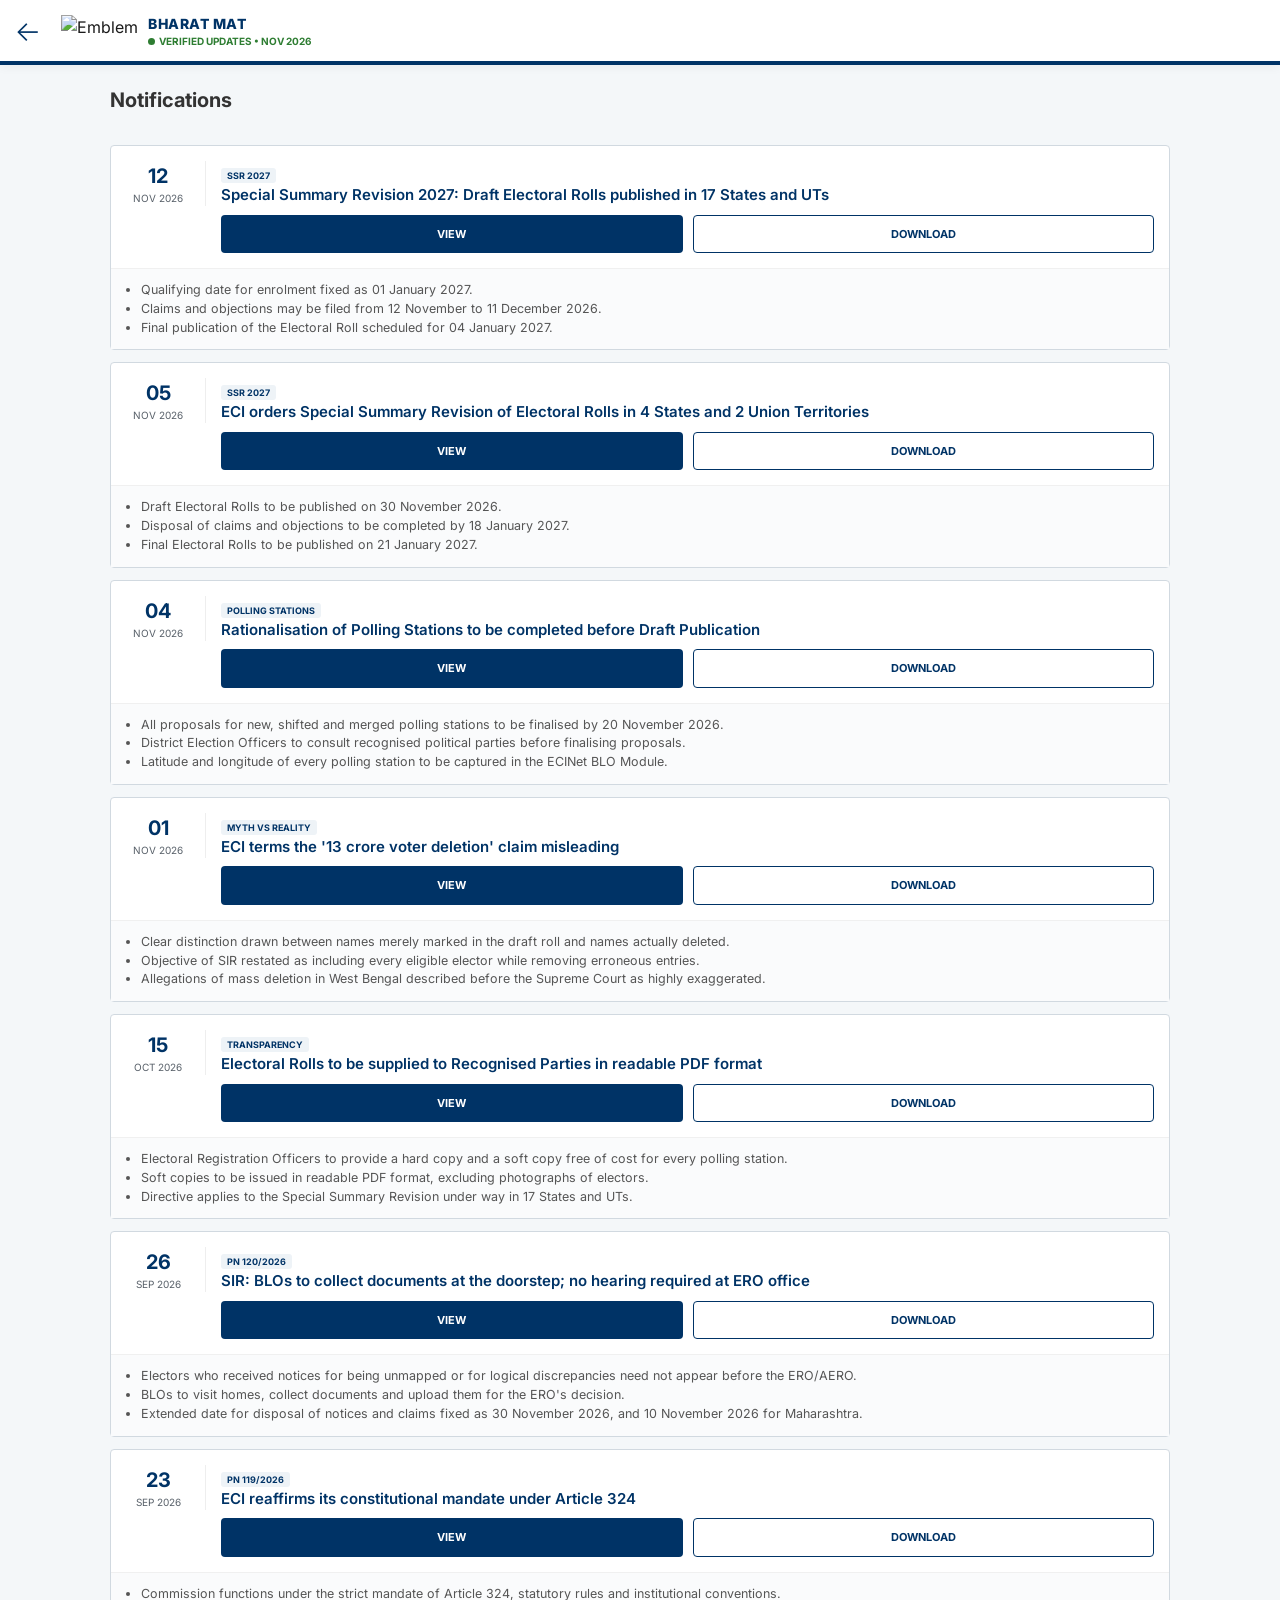
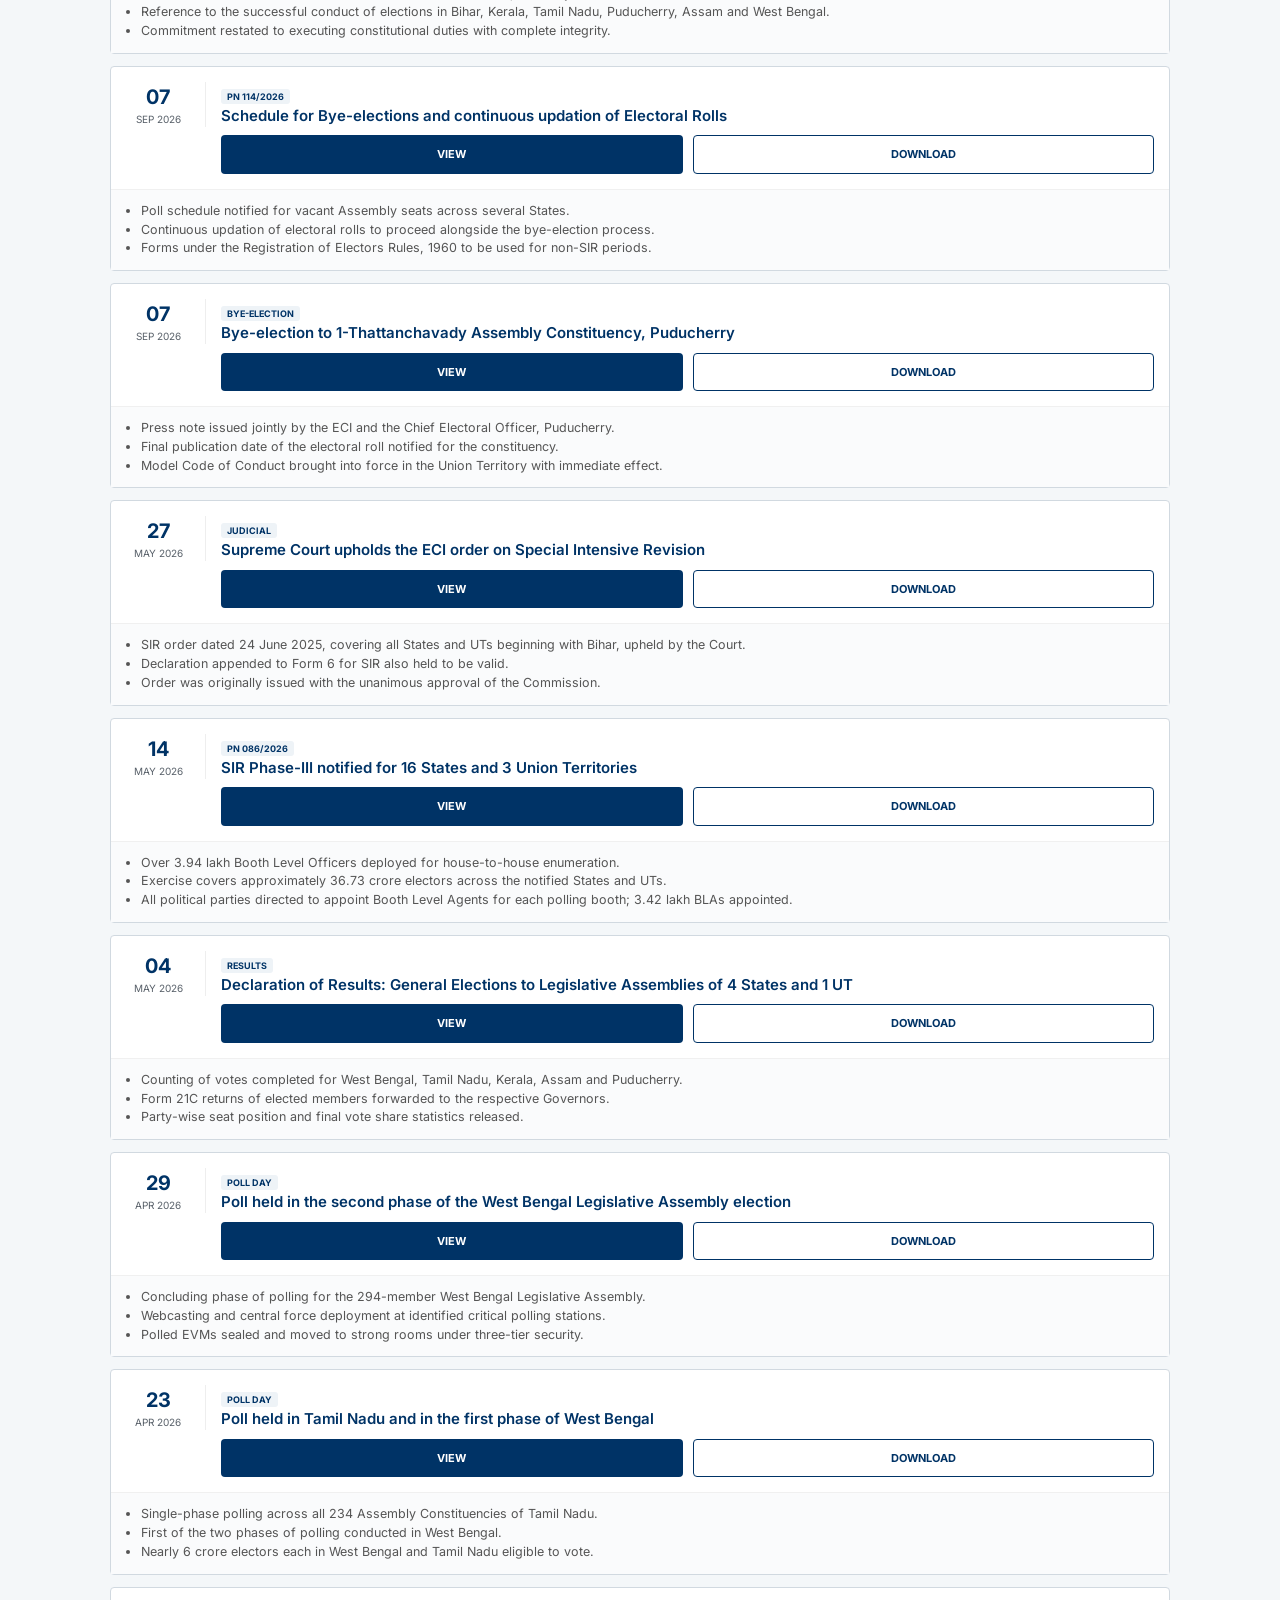
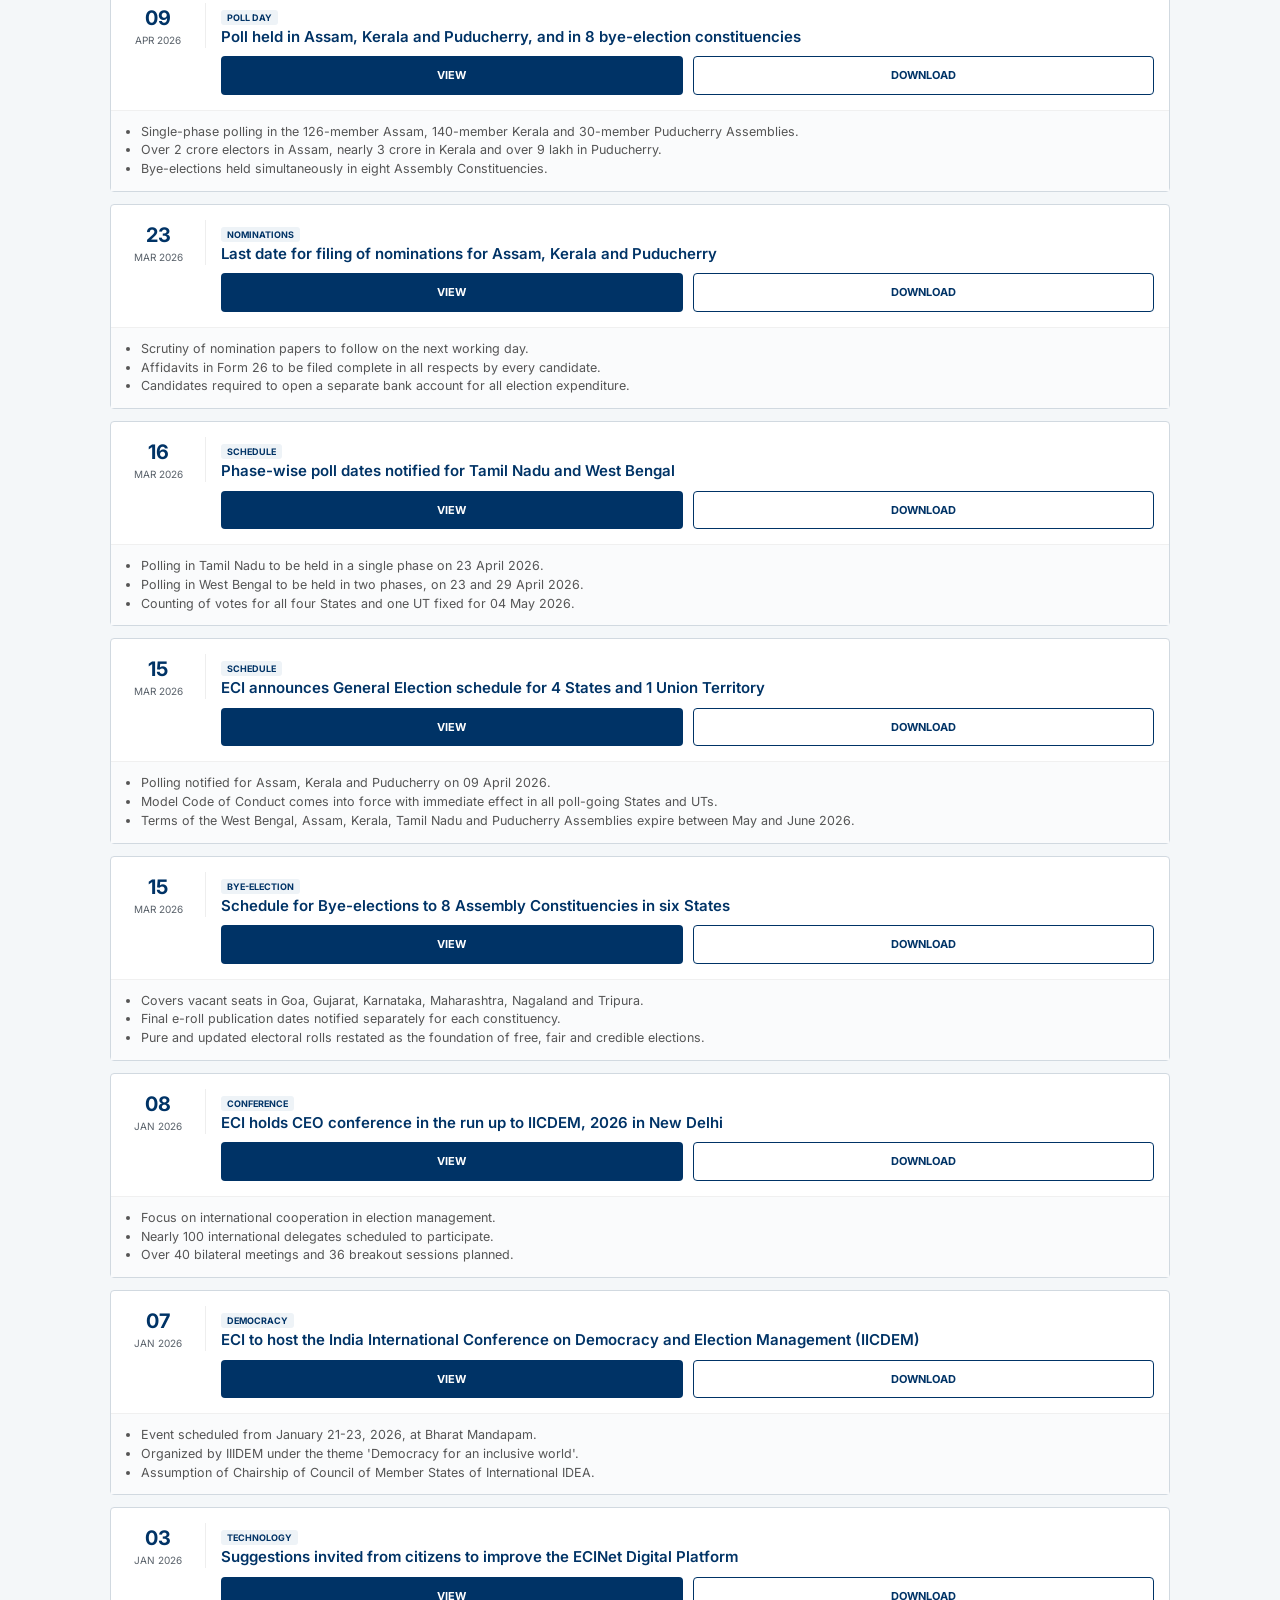
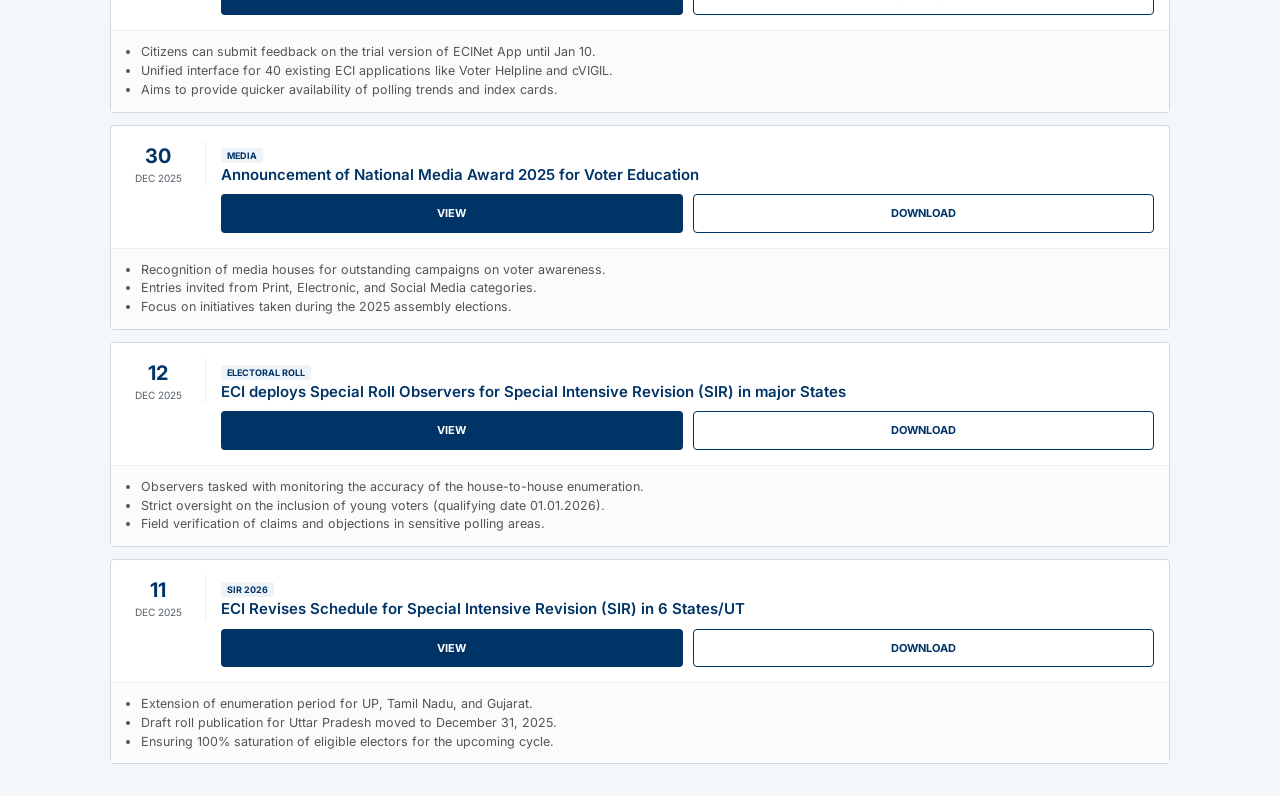
==== frontend/noti.html @ d38858ea "Update circulars, verified news and fact-check content - noti.html: refresh notifications feed with " ====
<!DOCTYPE html>
<html lang="en">
<head>
    <meta charset="UTF-8">
    <meta name="viewport" content="width=device-width, initial-scale=1.0, maximum-scale=1.0, user-scalable=no, viewport-fit=cover">
    <title>Notifications | Election Commission of India</title>
    <link href="https://fonts.googleapis.com/css2?family=Inter:wght@400;500;600;700&display=swap" rel="stylesheet">
    <style>
        :root {
            --gov-blue: #003366;
            --gov-blue-light: #0056b3;
            --live-green: #2e7d32;
            --bg-gray: #f4f7f9;
            --border-color: #d1d9e0;
            --text-dark: #1a1a1a;
            --text-muted: #586069;
            --safe-top: env(safe-area-inset-top);
            --nav-height: calc(65px + var(--safe-top));
        }

        * { 
            box-sizing: border-box; 
            margin: 0; padding: 0; 
            -webkit-user-select: none;
            user-select: none;
            -webkit-tap-highlight-color: transparent;
        }
        
        body { 
            font-family: 'Inter', -apple-system, sans-serif; 
            background: var(--bg-gray); 
            color: var(--text-dark);
            line-height: 1.5;
            padding-top: var(--nav-height);
            overscroll-behavior: none;
        }

        /* --- Immersive Official Nav --- */
        .official-nav {
            position: fixed; top: 0; width: 100%; height: var(--nav-height);
            background: #fff; border-bottom: 4px solid var(--gov-blue);
            z-index: 3000; 
            display: flex; 
            align-items: flex-end; 
            padding: 0 15px 12px 15px;
            box-shadow: 0 2px 10px rgba(0,0,0,0.05);
        }
        
        .nav-content {
            display: flex;
            align-items: center;
            width: 100%;
            gap: 15px;
        }

        /* --- Chatbot Widget Styles --- */
#bnn-chat-wrapper {
    position: fixed;
    bottom: 25px;
    right: 25px;
    z-index: 5000;
    font-family: 'Inter', sans-serif;
}

/* The Floating Button */
#chat-trigger {
    width: 60px;
    height: 60px;
    background: #002D58; /* Matches your Gov-Blue */
    border-radius: 50%;
    display: flex;
    align-items: center;
    justify-content: center;
    cursor: pointer;
    box-shadow: 0 4px 15px rgba(0,0,0,0.2);
    transition: transform 0.3s ease;
}

#chat-trigger:hover { transform: scale(1.1); }

/* The Chat Window */
#chat-window {
    position: absolute;
    bottom: 80px;
    right: 0;
    width: 320px;
    height: 450px;
    background: #fff;
    border-radius: 12px;
    border: 1px solid rgba(0,0,0,0.1);
    box-shadow: 0 10px 25px rgba(0,0,0,0.15);
    display: none; /* Hidden by default */
    flex-direction: column;
    overflow: hidden;
    animation: slideIn 0.3s ease-out;
}

@keyframes slideIn {
    from { opacity: 0; transform: translateY(20px); }
    to { opacity: 1; transform: translateY(0); }
}

/* Chat Header */
.chat-header {
    background: #002D58;
    color: white;
    padding: 15px;
    display: flex;
    justify-content: space-between;
    align-items: center;
}
.chat-header h4 { font-size: 13px; font-weight: 700; text-transform: uppercase; margin: 0; }

/* Chat Body */
#chat-messages {
    flex: 1;
    padding: 15px;
    overflow-y: auto;
    background: #f8f9fa;
    display: flex;
    flex-direction: column;
    gap: 10px;
}

.msg {
    max-width: 80%;
    padding: 10px 12px;
    border-radius: 8px;
    font-size: 13px;
    line-height: 1.4;
}
.msg.bot { background: #e9ecef; color: #333; align-self: flex-start; border-bottom-left-radius: 2px; }
.msg.user { background: #002D58; color: white; align-self: flex-end; border-bottom-right-radius: 2px; }

/* Chat Input */
.chat-input-area {
    padding: 12px;
    border-top: 1px solid #eee;
    display: flex;
    gap: 8px;
}
.chat-input-area input {
    flex: 1;
    border: 1px solid #ddd;
    border-radius: 4px;
    padding: 8px;
    font-size: 13px;
    outline: none;
}

        /* Consistent Back Button */
        .back-btn {
            text-decoration: none;
            color: var(--gov-blue);
            font-size: 28px;
            font-weight: 300;
            display: flex;
            align-items: center;
            padding-right: 5px;
            cursor: pointer;
            line-height: 1;
        }
        .back-btn:active { opacity: 0.5; }

        .nav-brand { display: flex; align-items: center; gap: 10px; }
        .nav-emblem { height: 32px; }
        .nav-title h1 { font-size: 14px; color: var(--gov-blue); font-weight: 800; text-transform: uppercase; letter-spacing: 0.5px; }
        .nav-title p { font-size: 10px; color: var(--live-green); font-weight: 700; display: flex; align-items: center; gap: 4px; }
        .nav-title p::before { content: ""; width: 7px; height: 7px; background: var(--live-green); border-radius: 50%; display: inline-block; animation: pulse 1.5s infinite; }

        @keyframes pulse { 0% { opacity: 1; } 50% { opacity: 0.4; } 100% { opacity: 1; } }

        /* --- Content Layout --- */
        .container { 
            max-width: 1100px; 
            margin: 0 auto; 
            padding: 20px; 
            padding-bottom: calc(20px + env(safe-area-inset-bottom));
        }

        .page-title-section {
            margin-bottom: 20px;
            padding-bottom: 10px;
        }
        .page-title-section h2 { font-size: 20px; color: #333; font-weight: 700; }

        .notice-card { 
            background: #fff; 
            border: 1px solid var(--border-color); 
            margin-bottom: 12px; 
            display: flex;
            flex-direction: column;
            border-radius: 4px;
        }

        .card-main {
            display: flex;
            padding: 15px;
            gap: 15px;
            align-items: flex-start;
        }

        .meta-box {
            min-width: 80px;
            text-align: center;
            border-right: 1px solid #eee;
            padding-right: 15px;
        }
        .date-day { display: block; font-size: 20px; font-weight: 700; color: var(--gov-blue); }
        .date-month { display: block; font-size: 10px; text-transform: uppercase; color: var(--text-muted); }

        .content-box { flex-grow: 1; }
        .doc-category { 
            font-size: 9px; 
            background: #eef3f7; 
            padding: 2px 6px; 
            border-radius: 3px; 
            color: var(--gov-blue);
            font-weight: 700;
            text-transform: uppercase;
            margin-bottom: 5px;
        }
        .doc-name { 
            font-size: 15px; 
            font-weight: 600; 
            color: var(--gov-blue); 
            text-decoration: none;
            display: block;
            margin-bottom: 10px;
            line-height: 1.3;
        }

        .summary-box {
            background: #fafbfc;
            padding: 12px 15px;
            border-top: 1px solid #f0f0f0;
            font-size: 12.5px;
            color: #555;
        }
        .summary-box ul { margin: 0; padding-left: 15px; }

        .actions { display: flex; gap: 10px; margin-top: 10px; }
        .btn {
            flex: 1;
            display: inline-flex;
            justify-content: center;
            align-items: center;
            padding: 10px;
            font-size: 11px;
            font-weight: 700;
            text-decoration: none;
            border-radius: 4px;
            border: 1px solid transparent;
        }
        .btn-primary { background: var(--gov-blue); color: #fff; }
        .btn-outline { border-color: var(--gov-blue); color: var(--gov-blue); }
        .btn:active { transform: scale(0.98); opacity: 0.8; }

        @media (max-width: 480px) {
            .meta-box { min-width: 60px; padding-right: 10px; }
            .date-day { font-size: 18px; }
        }
    </style>
</head>
<body>

<nav class="official-nav">
    <div class="nav-content">
        <a href="home.html" class="back-btn">←</a>
        
        <div class="nav-brand">
            <img src="https://upload.wikimedia.org/wikipedia/commons/5/55/Emblem_of_India.svg" class="nav-emblem" alt="Emblem">
            <div class="nav-title">
                <h1>Bharat Mat</h1>
                <p>VERIFIED UPDATES • NOV 2026</p>
            </div>
        </div>
    </div>
</nav>

<div class="container">
    <div class="page-title-section">
        <h2>Notifications</h2>
    </div>

    <div id="notice-container"></div>
</div>

<script>
    const notices = [
        { day: "12", month: "NOV", year: "2026", category: "SSR 2027", name: "Special Summary Revision 2027: Draft Electoral Rolls published in 17 States and UTs", summary: ["Qualifying date for enrolment fixed as 01 January 2027.", "Claims and objections may be filed from 12 November to 11 December 2026.", "Final publication of the Electoral Roll scheduled for 04 January 2027."], pdf_url: "https://www.eci.gov.in/964-press-releases" },
        { day: "05", month: "NOV", year: "2026", category: "SSR 2027", name: "ECI orders Special Summary Revision of Electoral Rolls in 4 States and 2 Union Territories", summary: ["Draft Electoral Rolls to be published on 30 November 2026.", "Disposal of claims and objections to be completed by 18 January 2027.", "Final Electoral Rolls to be published on 21 January 2027."], pdf_url: "https://www.eci.gov.in/964-press-releases" },
        { day: "04", month: "NOV", year: "2026", category: "POLLING STATIONS", name: "Rationalisation of Polling Stations to be completed before Draft Publication", summary: ["All proposals for new, shifted and merged polling stations to be finalised by 20 November 2026.", "District Election Officers to consult recognised political parties before finalising proposals.", "Latitude and longitude of every polling station to be captured in the ECINet BLO Module."], pdf_url: "https://www.eci.gov.in/issue-details-page" },
        { day: "01", month: "NOV", year: "2026", category: "MYTH VS REALITY", name: "ECI terms the '13 crore voter deletion' claim misleading", summary: ["Clear distinction drawn between names merely marked in the draft roll and names actually deleted.", "Objective of SIR restated as including every eligible elector while removing erroneous entries.", "Allegations of mass deletion in West Bengal described before the Supreme Court as highly exaggerated."], pdf_url: "https://www.eci.gov.in/mythvsreality/details/electoral_roll" },
        { day: "15", month: "OCT", year: "2026", category: "TRANSPARENCY", name: "Electoral Rolls to be supplied to Recognised Parties in readable PDF format", summary: ["Electoral Registration Officers to provide a hard copy and a soft copy free of cost for every polling station.", "Soft copies to be issued in readable PDF format, excluding photographs of electors.", "Directive applies to the Special Summary Revision under way in 17 States and UTs."], pdf_url: "https://www.eci.gov.in/issue-details-page" },
        { day: "26", month: "SEP", year: "2026", category: "PN 120/2026", name: "SIR: BLOs to collect documents at the doorstep; no hearing required at ERO office", summary: ["Electors who received notices for being unmapped or for logical discrepancies need not appear before the ERO/AERO.", "BLOs to visit homes, collect documents and upload them for the ERO's decision.", "Extended date for disposal of notices and claims fixed as 30 November 2026, and 10 November 2026 for Maharashtra."], pdf_url: "https://www.eci.gov.in/964-press-releases" },
        { day: "23", month: "SEP", year: "2026", category: "PN 119/2026", name: "ECI reaffirms its constitutional mandate under Article 324", summary: ["Commission functions under the strict mandate of Article 324, statutory rules and institutional conventions.", "Reference to the successful conduct of elections in Bihar, Kerala, Tamil Nadu, Puducherry, Assam and West Bengal.", "Commitment restated to executing constitutional duties with complete integrity."], pdf_url: "https://www.eci.gov.in/964-press-releases" },
        { day: "07", month: "SEP", year: "2026", category: "PN 114/2026", name: "Schedule for Bye-elections and continuous updation of Electoral Rolls", summary: ["Poll schedule notified for vacant Assembly seats across several States.", "Continuous updation of electoral rolls to proceed alongside the bye-election process.", "Forms under the Registration of Electors Rules, 1960 to be used for non-SIR periods."], pdf_url: "https://www.eci.gov.in/964-press-releases" },
        { day: "07", month: "SEP", year: "2026", category: "BYE-ELECTION", name: "Bye-election to 1-Thattanchavady Assembly Constituency, Puducherry", summary: ["Press note issued jointly by the ECI and the Chief Electoral Officer, Puducherry.", "Final publication date of the electoral roll notified for the constituency.", "Model Code of Conduct brought into force in the Union Territory with immediate effect."], pdf_url: "https://ceopuducherry.py.gov.in/" },
        { day: "27", month: "MAY", year: "2026", category: "JUDICIAL", name: "Supreme Court upholds the ECI order on Special Intensive Revision", summary: ["SIR order dated 24 June 2025, covering all States and UTs beginning with Bihar, upheld by the Court.", "Declaration appended to Form 6 for SIR also held to be valid.", "Order was originally issued with the unanimous approval of the Commission."], pdf_url: "https://www.eci.gov.in/issue-details-page" },
        { day: "14", month: "MAY", year: "2026", category: "PN 086/2026", name: "SIR Phase-III notified for 16 States and 3 Union Territories", summary: ["Over 3.94 lakh Booth Level Officers deployed for house-to-house enumeration.", "Exercise covers approximately 36.73 crore electors across the notified States and UTs.", "All political parties directed to appoint Booth Level Agents for each polling booth; 3.42 lakh BLAs appointed."], pdf_url: "https://www.eci.gov.in/964-press-releases" },
        { day: "04", month: "MAY", year: "2026", category: "RESULTS", name: "Declaration of Results: General Elections to Legislative Assemblies of 4 States and 1 UT", summary: ["Counting of votes completed for West Bengal, Tamil Nadu, Kerala, Assam and Puducherry.", "Form 21C returns of elected members forwarded to the respective Governors.", "Party-wise seat position and final vote share statistics released."], pdf_url: "https://www.eci.gov.in/964-press-releases" },
        { day: "29", month: "APR", year: "2026", category: "POLL DAY", name: "Poll held in the second phase of the West Bengal Legislative Assembly election", summary: ["Concluding phase of polling for the 294-member West Bengal Legislative Assembly.", "Webcasting and central force deployment at identified critical polling stations.", "Polled EVMs sealed and moved to strong rooms under three-tier security."], pdf_url: "https://www.eci.gov.in/issue-details-page" },
        { day: "23", month: "APR", year: "2026", category: "POLL DAY", name: "Poll held in Tamil Nadu and in the first phase of West Bengal", summary: ["Single-phase polling across all 234 Assembly Constituencies of Tamil Nadu.", "First of the two phases of polling conducted in West Bengal.", "Nearly 6 crore electors each in West Bengal and Tamil Nadu eligible to vote."], pdf_url: "https://www.eci.gov.in/issue-details-page" },
        { day: "09", month: "APR", year: "2026", category: "POLL DAY", name: "Poll held in Assam, Kerala and Puducherry, and in 8 bye-election constituencies", summary: ["Single-phase polling in the 126-member Assam, 140-member Kerala and 30-member Puducherry Assemblies.", "Over 2 crore electors in Assam, nearly 3 crore in Kerala and over 9 lakh in Puducherry.", "Bye-elections held simultaneously in eight Assembly Constituencies."], pdf_url: "https://www.eci.gov.in/issue-details-page" },
        { day: "23", month: "MAR", year: "2026", category: "NOMINATIONS", name: "Last date for filing of nominations for Assam, Kerala and Puducherry", summary: ["Scrutiny of nomination papers to follow on the next working day.", "Affidavits in Form 26 to be filed complete in all respects by every candidate.", "Candidates required to open a separate bank account for all election expenditure."], pdf_url: "https://www.eci.gov.in/issue-details-page" },
        { day: "16", month: "MAR", year: "2026", category: "SCHEDULE", name: "Phase-wise poll dates notified for Tamil Nadu and West Bengal", summary: ["Polling in Tamil Nadu to be held in a single phase on 23 April 2026.", "Polling in West Bengal to be held in two phases, on 23 and 29 April 2026.", "Counting of votes for all four States and one UT fixed for 04 May 2026."], pdf_url: "https://www.eci.gov.in/964-press-releases" },
        { day: "15", month: "MAR", year: "2026", category: "SCHEDULE", name: "ECI announces General Election schedule for 4 States and 1 Union Territory", summary: ["Polling notified for Assam, Kerala and Puducherry on 09 April 2026.", "Model Code of Conduct comes into force with immediate effect in all poll-going States and UTs.", "Terms of the West Bengal, Assam, Kerala, Tamil Nadu and Puducherry Assemblies expire between May and June 2026."], pdf_url: "https://www.eci.gov.in/964-press-releases" },
        { day: "15", month: "MAR", year: "2026", category: "BYE-ELECTION", name: "Schedule for Bye-elections to 8 Assembly Constituencies in six States", summary: ["Covers vacant seats in Goa, Gujarat, Karnataka, Maharashtra, Nagaland and Tripura.", "Final e-roll publication dates notified separately for each constituency.", "Pure and updated electoral rolls restated as the foundation of free, fair and credible elections."], pdf_url: "https://www.eci.gov.in/964-press-releases" },
        { day: "08", month: "JAN", year: "2026", category: "CONFERENCE", name: "ECI holds CEO conference in the run up to IICDEM, 2026 in New Delhi", summary: ["Focus on international cooperation in election management.", "Nearly 100 international delegates scheduled to participate.", "Over 40 bilateral meetings and 36 breakout sessions planned."], pdf_url: "https://www.pib.gov.in/PressReleaseIframePage.aspx?PRID=2211053" },
        { day: "07", month: "JAN", year: "2026", category: "DEMOCRACY", name: "ECI to host the India International Conference on Democracy and Election Management (IICDEM)", summary: ["Event scheduled from January 21-23, 2026, at Bharat Mandapam.", "Organized by IIIDEM under the theme 'Democracy for an inclusive world'.", "Assumption of Chairship of Council of Member States of International IDEA."], pdf_url: "https://dip.goa.gov.in/eci-to-host-the-india-international-conference-on-democracy-and-election-management-2026-from-january-21-23/" },
        { day: "03", month: "JAN", year: "2026", category: "TECHNOLOGY", name: "Suggestions invited from citizens to improve the ECINet Digital Platform", summary: ["Citizens can submit feedback on the trial version of ECINet App until Jan 10.", "Unified interface for 40 existing ECI applications like Voter Helpline and cVIGIL.", "Aims to provide quicker availability of polling trends and index cards."], pdf_url: "https://www.pib.gov.in/PressReleasePage.aspx?PRID=2211053" },
        { day: "30", month: "DEC", year: "2025", category: "MEDIA", name: "Announcement of National Media Award 2025 for Voter Education", summary: ["Recognition of media houses for outstanding campaigns on voter awareness.", "Entries invited from Print, Electronic, and Social Media categories.", "Focus on initiatives taken during the 2025 assembly elections."], pdf_url: "https://www.eci.gov.in/964-press-releases" },
        { day: "12", month: "DEC", year: "2025", category: "ELECTORAL ROLL", name: "ECI deploys Special Roll Observers for Special Intensive Revision (SIR) in major States", summary: ["Observers tasked with monitoring the accuracy of the house-to-house enumeration.", "Strict oversight on the inclusion of young voters (qualifying date 01.01.2026).", "Field verification of claims and objections in sensitive polling areas."], pdf_url: "https://www.eci.gov.in/issue-details-page" },
        { day: "11", month: "DEC", year: "2025", category: "SIR 2026", name: "ECI Revises Schedule for Special Intensive Revision (SIR) in 6 States/UT", summary: ["Extension of enumeration period for UP, Tamil Nadu, and Gujarat.", "Draft roll publication for Uttar Pradesh moved to December 31, 2025.", "Ensuring 100% saturation of eligible electors for the upcoming cycle."], pdf_url: "https://www.pib.gov.in/PressReleasePage.aspx?PRID=2202341" }
    ];

    const container = document.getElementById('notice-container');

// Define your base URL
const BASE_URL = "https://citizen-portal-psi.vercel.app/"; 

// Use (notice, index) to track the position in the array
notices.forEach((notice, index) => {
    
    // Logic: 1.pdf to 10.pdf for the first 10, then 10.pdf for the rest
    let pdfFileName;
    if (index < 8) {
        pdfFileName = (index + 1) + ".pdf";
    } else {
        pdfFileName = "8.pdf";
    }

    // Construct the path to include the 'circulars' folder
    const pdfUrl = `${BASE_URL}circulars/${pdfFileName}`; 

    // Create the Google Viewer Link
    const viewerUrl = `https://docs.google.com/viewer?url=${encodeURIComponent(pdfUrl)}&embedded=true`;

    const card = document.createElement('div');
    card.className = 'notice-card';
    card.innerHTML = `
        <div class="card-main">
            <div class="meta-box">
                <span class="date-day">${notice.day}</span>
                <span class="date-month">${notice.month} ${notice.year}</span>
            </div>
            <div class="content-box">
                <span class="doc-category">${notice.category}</span>
                <span class="doc-name">${notice.name}</span>
                <div class="actions">
                    <a href="${viewerUrl}" target="_blank" class="btn btn-primary">VIEW</a>
                    <a href="${pdfUrl}" download="${pdfFileName}" class="btn btn-outline">DOWNLOAD</a>
                </div>
            </div>
        </div>
        <div class="summary-box">
            <ul>
                ${notice.summary.map(point => `<li>${point}</li>`).join('')}
            </ul>
        </div>
    `;
    container.appendChild(card);
});
</script>
<script src="chatbot.js"></script>

</body>
</html>
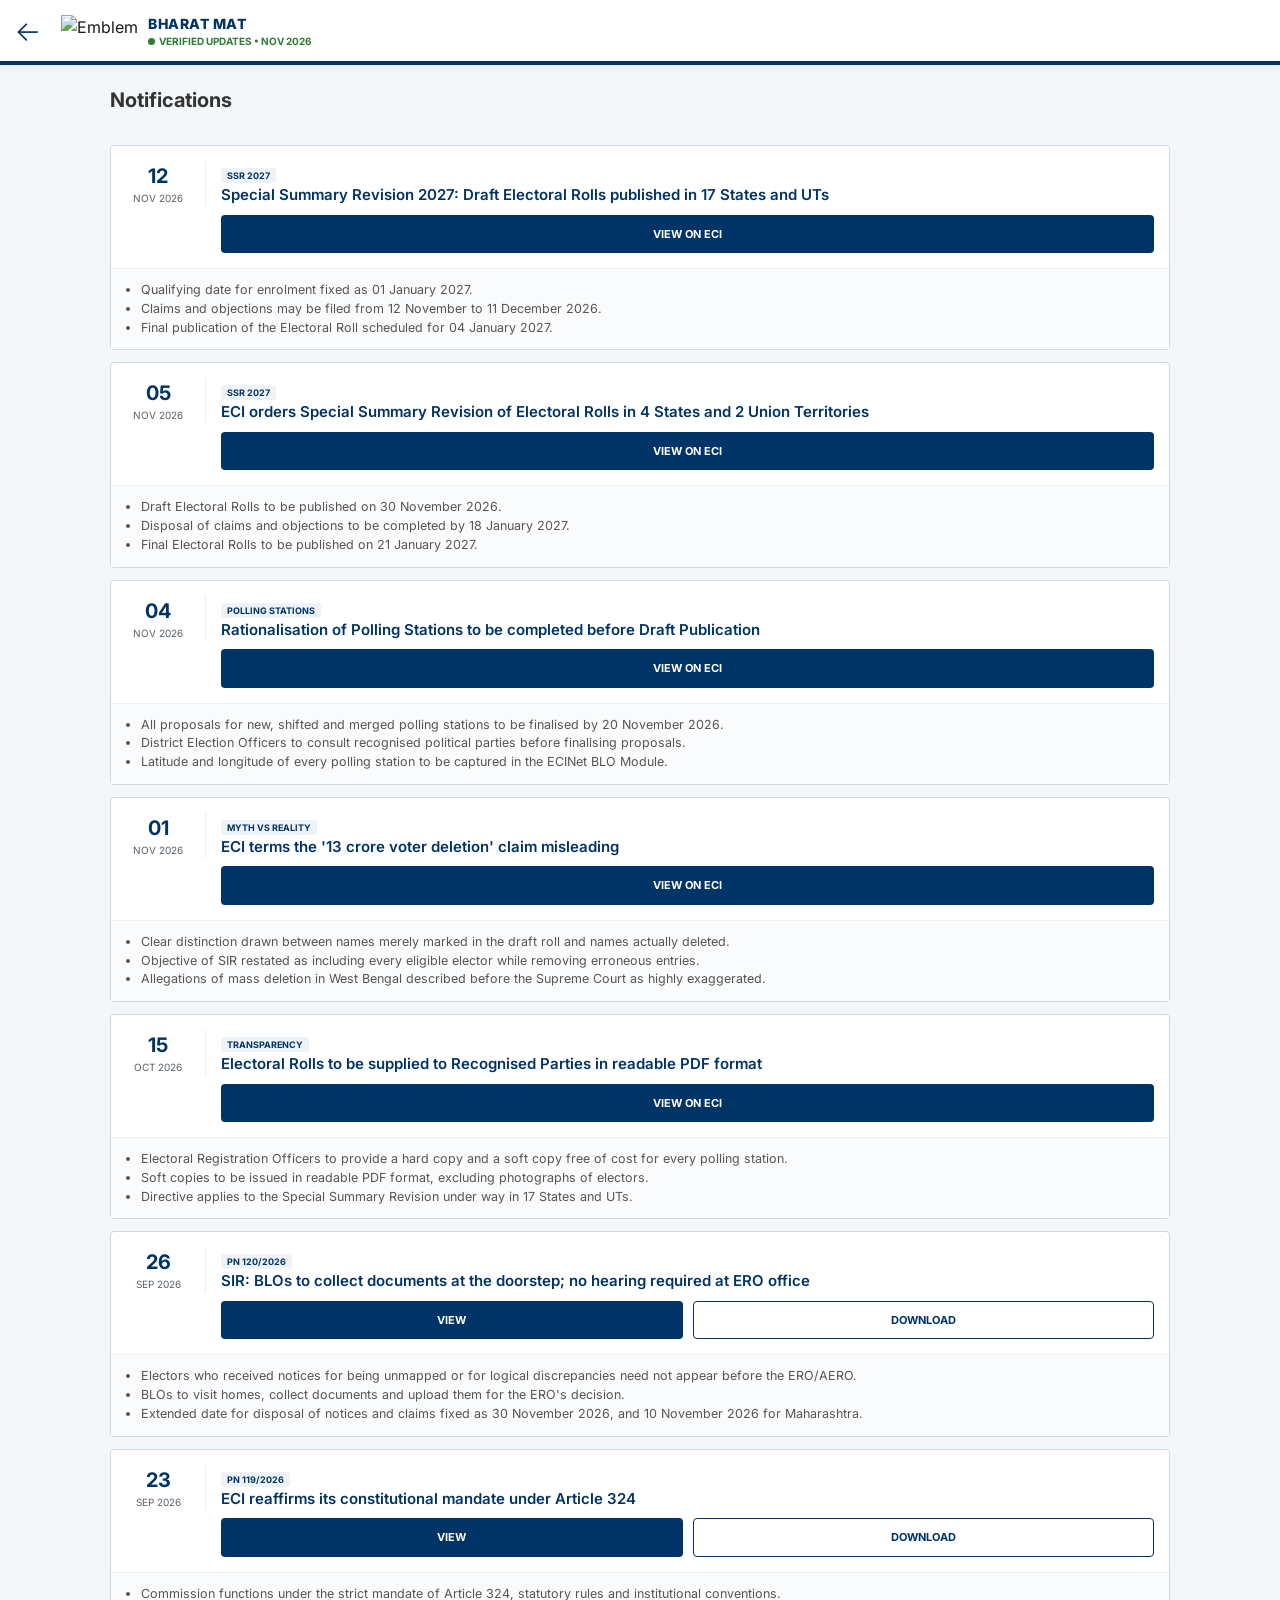
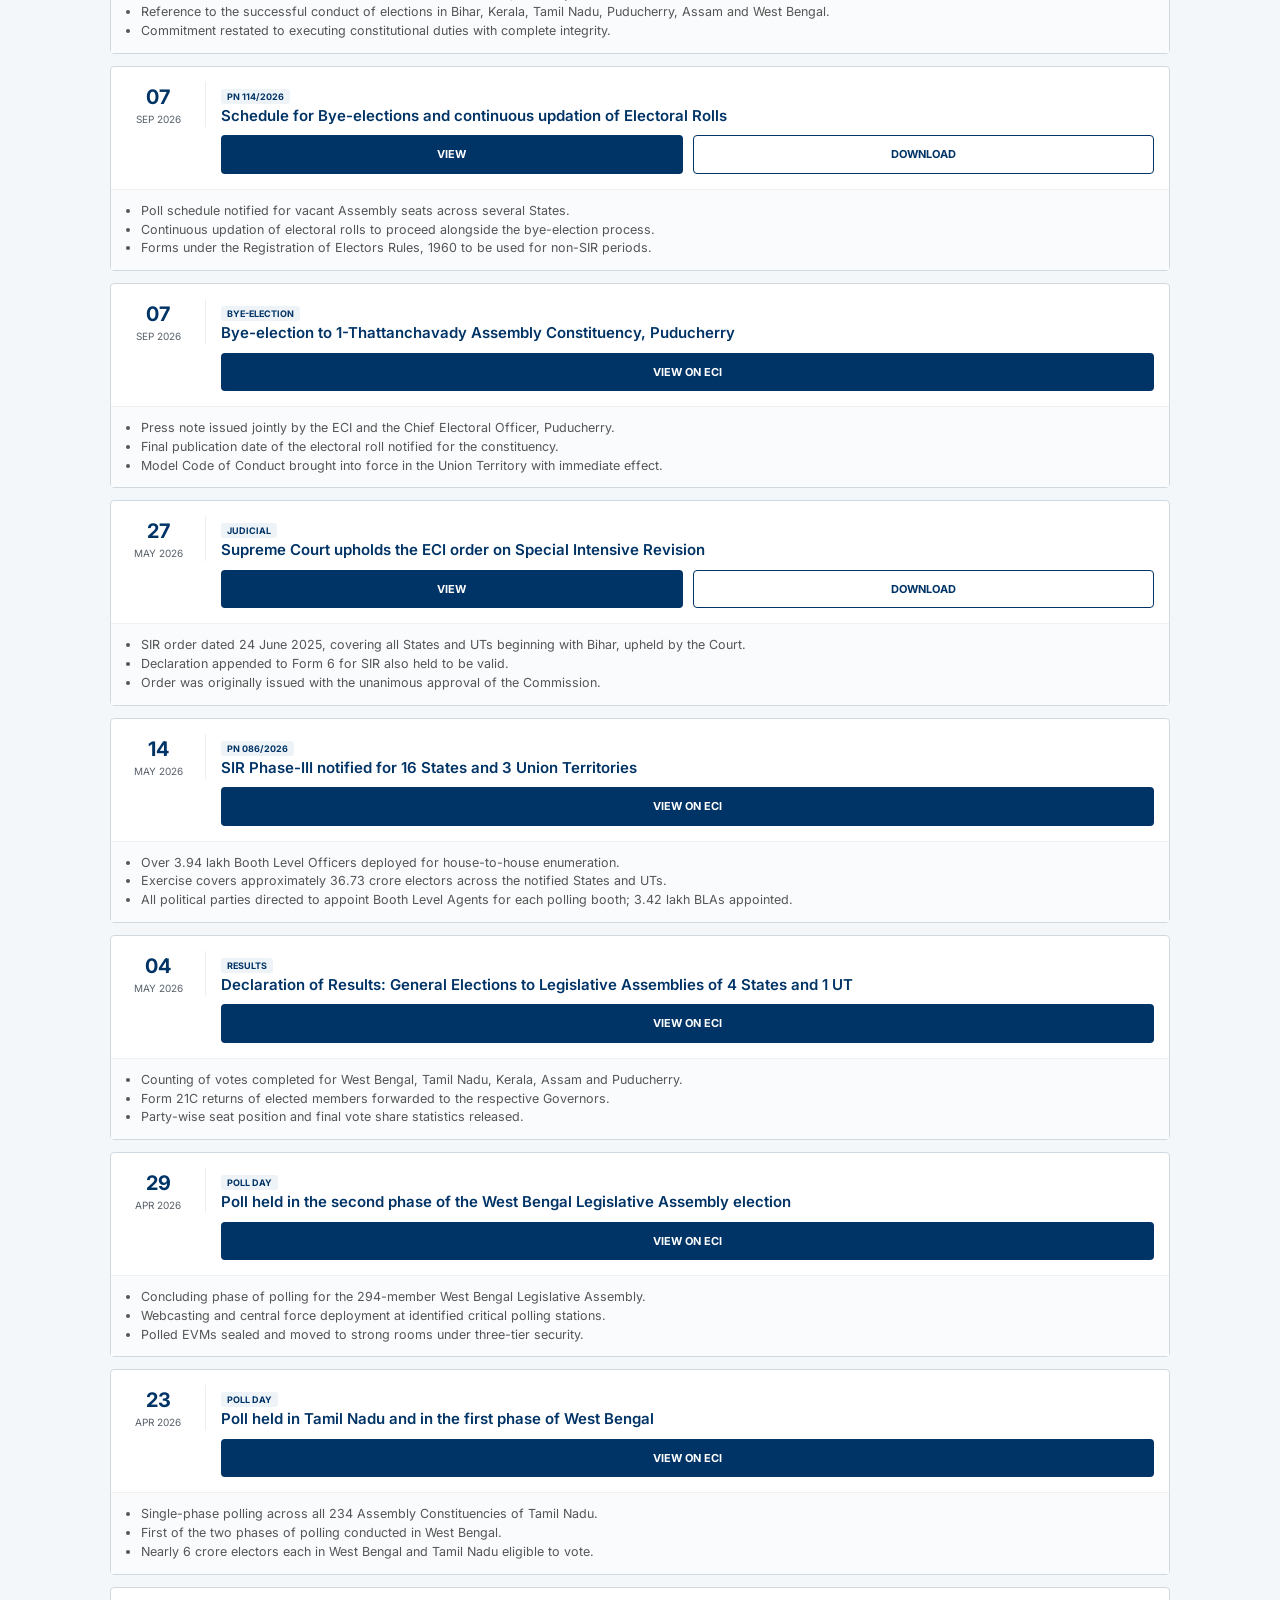
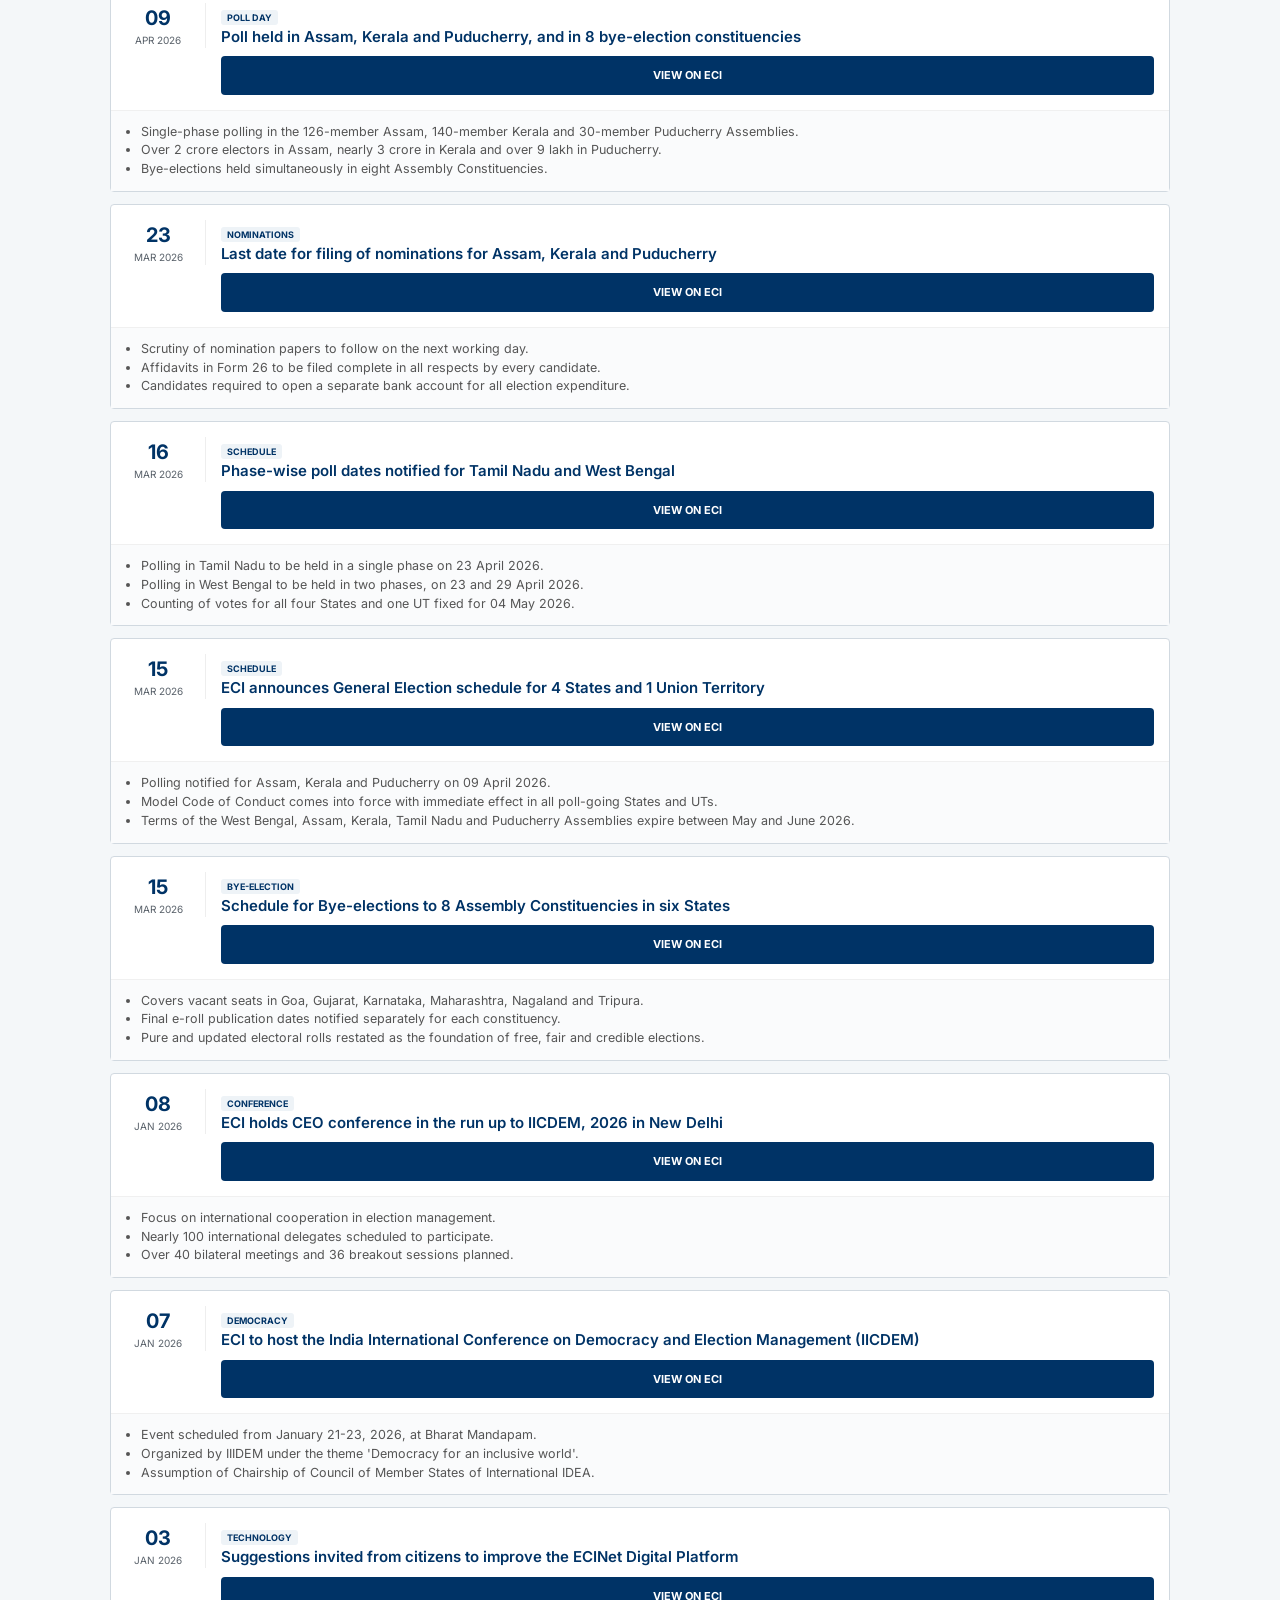
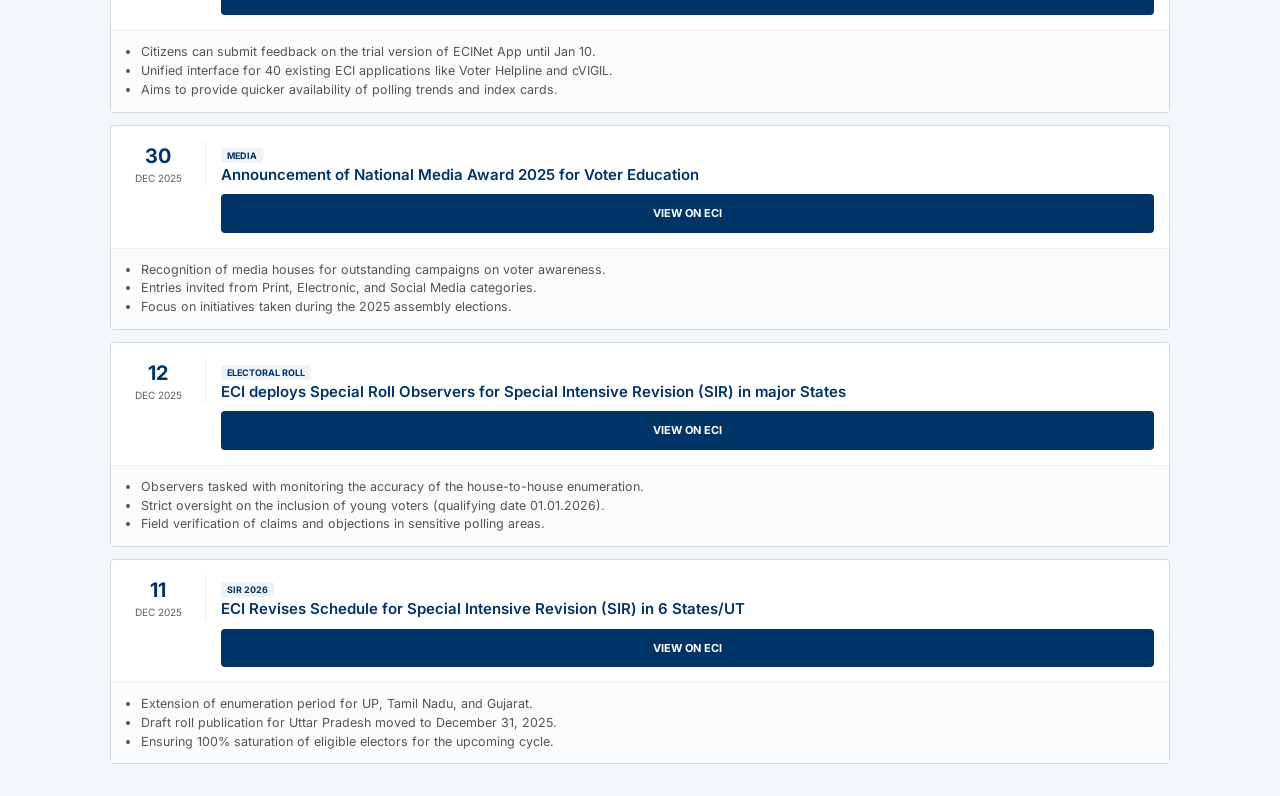
==== commit e24d39d3: "Fix circular PDF mapping in notifications feed Previously the first 8 cards were mapped to 1.pdf-8.p" ====
--- a/frontend/noti.html
+++ b/frontend/noti.html
@@ -293,11 +293,11 @@
         { day: "04", month: "NOV", year: "2026", category: "POLLING STATIONS", name: "Rationalisation of Polling Stations to be completed before Draft Publication", summary: ["All proposals for new, shifted and merged polling stations to be finalised by 20 November 2026.", "District Election Officers to consult recognised political parties before finalising proposals.", "Latitude and longitude of every polling station to be captured in the ECINet BLO Module."], pdf_url: "https://www.eci.gov.in/issue-details-page" },
         { day: "01", month: "NOV", year: "2026", category: "MYTH VS REALITY", name: "ECI terms the '13 crore voter deletion' claim misleading", summary: ["Clear distinction drawn between names merely marked in the draft roll and names actually deleted.", "Objective of SIR restated as including every eligible elector while removing erroneous entries.", "Allegations of mass deletion in West Bengal described before the Supreme Court as highly exaggerated."], pdf_url: "https://www.eci.gov.in/mythvsreality/details/electoral_roll" },
         { day: "15", month: "OCT", year: "2026", category: "TRANSPARENCY", name: "Electoral Rolls to be supplied to Recognised Parties in readable PDF format", summary: ["Electoral Registration Officers to provide a hard copy and a soft copy free of cost for every polling station.", "Soft copies to be issued in readable PDF format, excluding photographs of electors.", "Directive applies to the Special Summary Revision under way in 17 States and UTs."], pdf_url: "https://www.eci.gov.in/issue-details-page" },
-        { day: "26", month: "SEP", year: "2026", category: "PN 120/2026", name: "SIR: BLOs to collect documents at the doorstep; no hearing required at ERO office", summary: ["Electors who received notices for being unmapped or for logical discrepancies need not appear before the ERO/AERO.", "BLOs to visit homes, collect documents and upload them for the ERO's decision.", "Extended date for disposal of notices and claims fixed as 30 November 2026, and 10 November 2026 for Maharashtra."], pdf_url: "https://www.eci.gov.in/964-press-releases" },
-        { day: "23", month: "SEP", year: "2026", category: "PN 119/2026", name: "ECI reaffirms its constitutional mandate under Article 324", summary: ["Commission functions under the strict mandate of Article 324, statutory rules and institutional conventions.", "Reference to the successful conduct of elections in Bihar, Kerala, Tamil Nadu, Puducherry, Assam and West Bengal.", "Commitment restated to executing constitutional duties with complete integrity."], pdf_url: "https://www.eci.gov.in/964-press-releases" },
-        { day: "07", month: "SEP", year: "2026", category: "PN 114/2026", name: "Schedule for Bye-elections and continuous updation of Electoral Rolls", summary: ["Poll schedule notified for vacant Assembly seats across several States.", "Continuous updation of electoral rolls to proceed alongside the bye-election process.", "Forms under the Registration of Electors Rules, 1960 to be used for non-SIR periods."], pdf_url: "https://www.eci.gov.in/964-press-releases" },
+        { day: "26", month: "SEP", year: "2026", category: "PN 120/2026", name: "SIR: BLOs to collect documents at the doorstep; no hearing required at ERO office", pdf: "pn-120-2026.pdf", summary: ["Electors who received notices for being unmapped or for logical discrepancies need not appear before the ERO/AERO.", "BLOs to visit homes, collect documents and upload them for the ERO's decision.", "Extended date for disposal of notices and claims fixed as 30 November 2026, and 10 November 2026 for Maharashtra."], pdf_url: "https://www.eci.gov.in/964-press-releases" },
+        { day: "23", month: "SEP", year: "2026", category: "PN 119/2026", name: "ECI reaffirms its constitutional mandate under Article 324", pdf: "pn-119-2026.pdf", summary: ["Commission functions under the strict mandate of Article 324, statutory rules and institutional conventions.", "Reference to the successful conduct of elections in Bihar, Kerala, Tamil Nadu, Puducherry, Assam and West Bengal.", "Commitment restated to executing constitutional duties with complete integrity."], pdf_url: "https://www.eci.gov.in/964-press-releases" },
+        { day: "07", month: "SEP", year: "2026", category: "PN 114/2026", name: "Schedule for Bye-elections and continuous updation of Electoral Rolls", pdf: "pn-114-2026.pdf", summary: ["Poll schedule notified for vacant Assembly seats across several States.", "Continuous updation of electoral rolls to proceed alongside the bye-election process.", "Forms under the Registration of Electors Rules, 1960 to be used for non-SIR periods."], pdf_url: "https://www.eci.gov.in/964-press-releases" },
         { day: "07", month: "SEP", year: "2026", category: "BYE-ELECTION", name: "Bye-election to 1-Thattanchavady Assembly Constituency, Puducherry", summary: ["Press note issued jointly by the ECI and the Chief Electoral Officer, Puducherry.", "Final publication date of the electoral roll notified for the constituency.", "Model Code of Conduct brought into force in the Union Territory with immediate effect."], pdf_url: "https://ceopuducherry.py.gov.in/" },
-        { day: "27", month: "MAY", year: "2026", category: "JUDICIAL", name: "Supreme Court upholds the ECI order on Special Intensive Revision", summary: ["SIR order dated 24 June 2025, covering all States and UTs beginning with Bihar, upheld by the Court.", "Declaration appended to Form 6 for SIR also held to be valid.", "Order was originally issued with the unanimous approval of the Commission."], pdf_url: "https://www.eci.gov.in/issue-details-page" },
+        { day: "27", month: "MAY", year: "2026", category: "JUDICIAL", name: "Supreme Court upholds the ECI order on Special Intensive Revision", pdf: "sc-sir-order-2026.pdf", summary: ["SIR order dated 24 June 2025, covering all States and UTs beginning with Bihar, upheld by the Court.", "Declaration appended to Form 6 for SIR also held to be valid.", "Order was originally issued with the unanimous approval of the Commission."], pdf_url: "https://www.eci.gov.in/issue-details-page" },
         { day: "14", month: "MAY", year: "2026", category: "PN 086/2026", name: "SIR Phase-III notified for 16 States and 3 Union Territories", summary: ["Over 3.94 lakh Booth Level Officers deployed for house-to-house enumeration.", "Exercise covers approximately 36.73 crore electors across the notified States and UTs.", "All political parties directed to appoint Booth Level Agents for each polling booth; 3.42 lakh BLAs appointed."], pdf_url: "https://www.eci.gov.in/964-press-releases" },
         { day: "04", month: "MAY", year: "2026", category: "RESULTS", name: "Declaration of Results: General Elections to Legislative Assemblies of 4 States and 1 UT", summary: ["Counting of votes completed for West Bengal, Tamil Nadu, Kerala, Assam and Puducherry.", "Form 21C returns of elected members forwarded to the respective Governors.", "Party-wise seat position and final vote share statistics released."], pdf_url: "https://www.eci.gov.in/964-press-releases" },
         { day: "29", month: "APR", year: "2026", category: "POLL DAY", name: "Poll held in the second phase of the West Bengal Legislative Assembly election", summary: ["Concluding phase of polling for the 294-member West Bengal Legislative Assembly.", "Webcasting and central force deployment at identified critical polling stations.", "Polled EVMs sealed and moved to strong rooms under three-tier security."], pdf_url: "https://www.eci.gov.in/issue-details-page" },
@@ -318,24 +318,22 @@
     const container = document.getElementById('notice-container');
 
 // Define your base URL
-const BASE_URL = "https://citizen-portal-psi.vercel.app/"; 
-
-// Use (notice, index) to track the position in the array
-notices.forEach((notice, index) => {
-    
-    // Logic: 1.pdf to 10.pdf for the first 10, then 10.pdf for the rest
-    let pdfFileName;
-    if (index < 8) {
-        pdfFileName = (index + 1) + ".pdf";
-    } else {
-        pdfFileName = "8.pdf";
-    }
-
-    // Construct the path to include the 'circulars' folder
-    const pdfUrl = `${BASE_URL}circulars/${pdfFileName}`; 
-
-    // Create the Google Viewer Link
-    const viewerUrl = `https://docs.google.com/viewer?url=${encodeURIComponent(pdfUrl)}&embedded=true`;
+const BASE_URL = "https://citizen-portal-psi.vercel.app/";
+
+notices.forEach((notice) => {
+
+    // Only notices with a `pdf` field have the document hosted locally.
+    // Everything else links out to its official source instead of serving
+    // an unrelated circular.
+    const pdfUrl = notice.pdf ? `${BASE_URL}circulars/${notice.pdf}` : null;
+    const viewerUrl = pdfUrl
+        ? `https://docs.google.com/viewer?url=${encodeURIComponent(pdfUrl)}&embedded=true`
+        : null;
+
+    const actions = pdfUrl
+        ? `<a href="${viewerUrl}" target="_blank" class="btn btn-primary">VIEW</a>
+                    <a href="${pdfUrl}" download="${notice.pdf}" class="btn btn-outline">DOWNLOAD</a>`
+        : `<a href="${notice.pdf_url}" target="_blank" class="btn btn-primary">VIEW ON ECI</a>`;
 
     const card = document.createElement('div');
     card.className = 'notice-card';
@@ -349,8 +347,7 @@
                 <span class="doc-category">${notice.category}</span>
                 <span class="doc-name">${notice.name}</span>
                 <div class="actions">
-                    <a href="${viewerUrl}" target="_blank" class="btn btn-primary">VIEW</a>
-                    <a href="${pdfUrl}" download="${pdfFileName}" class="btn btn-outline">DOWNLOAD</a>
+                    ${actions}
                 </div>
             </div>
         </div>
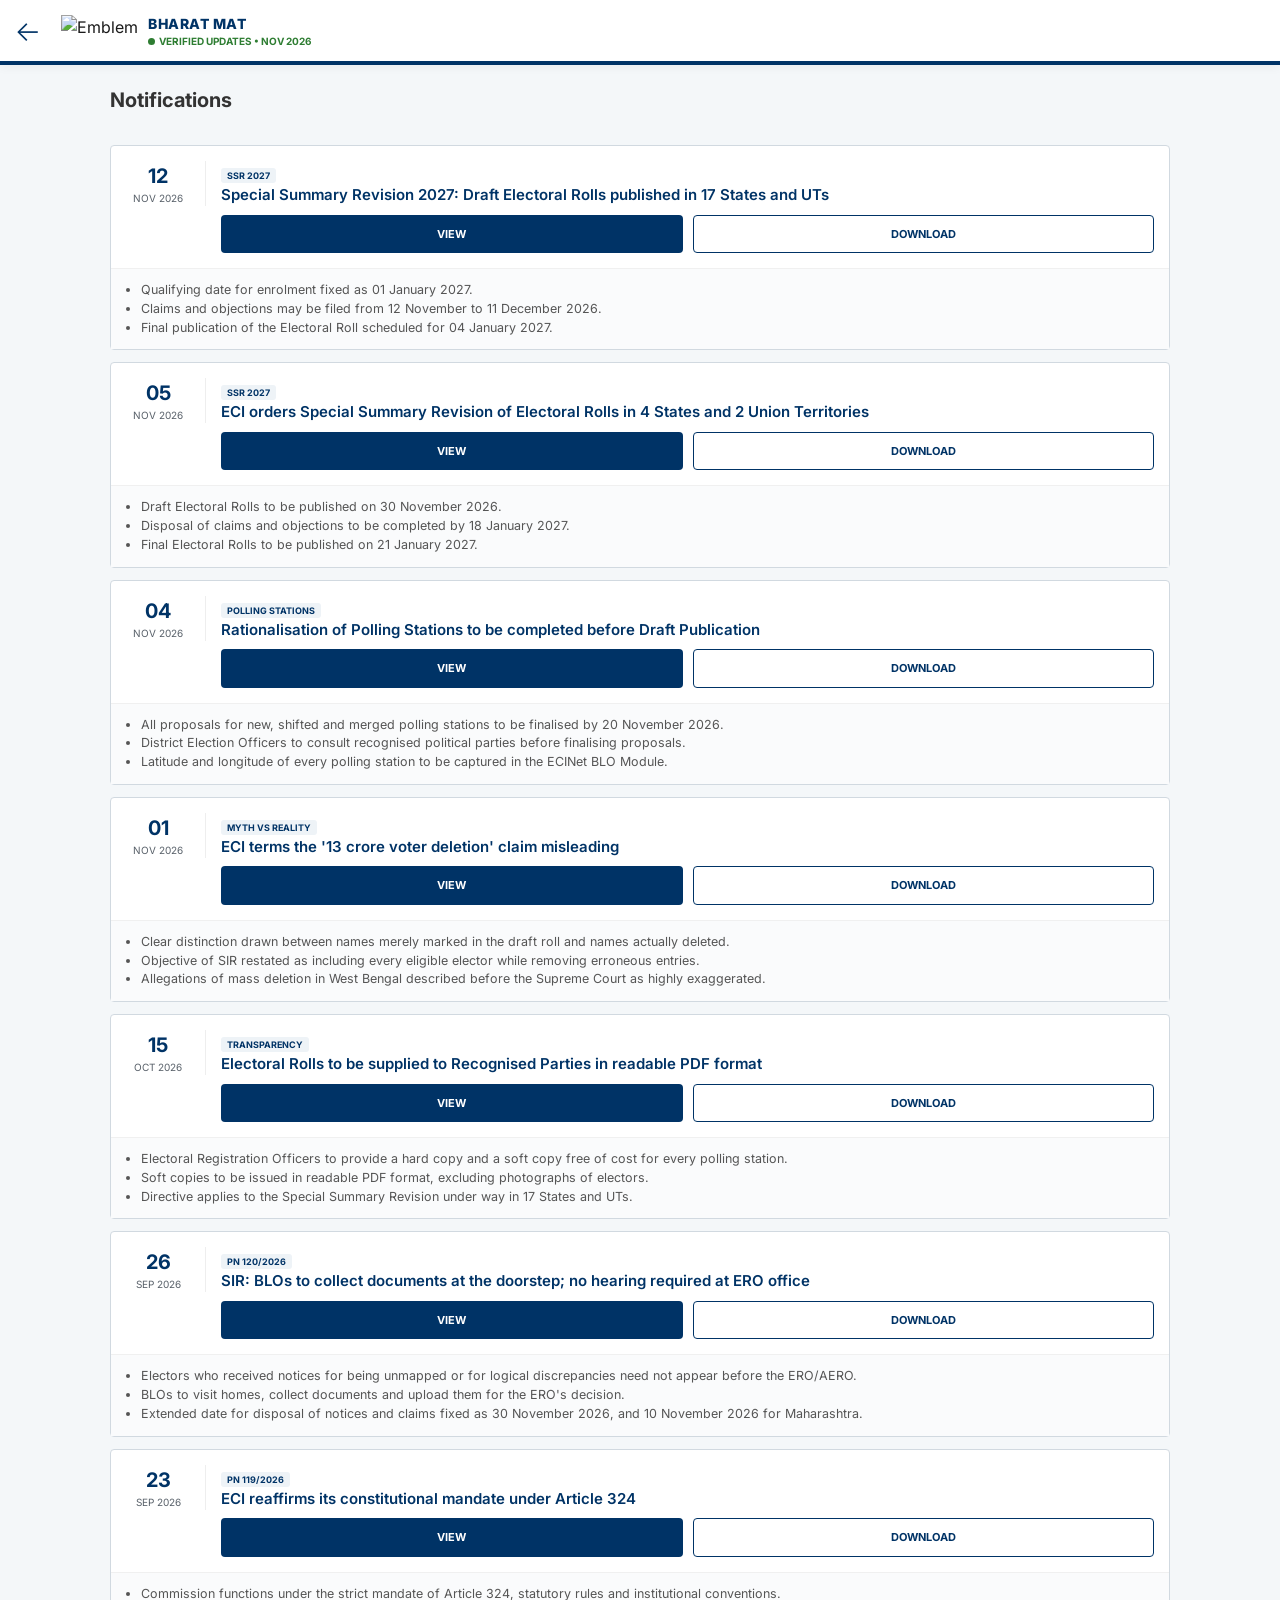
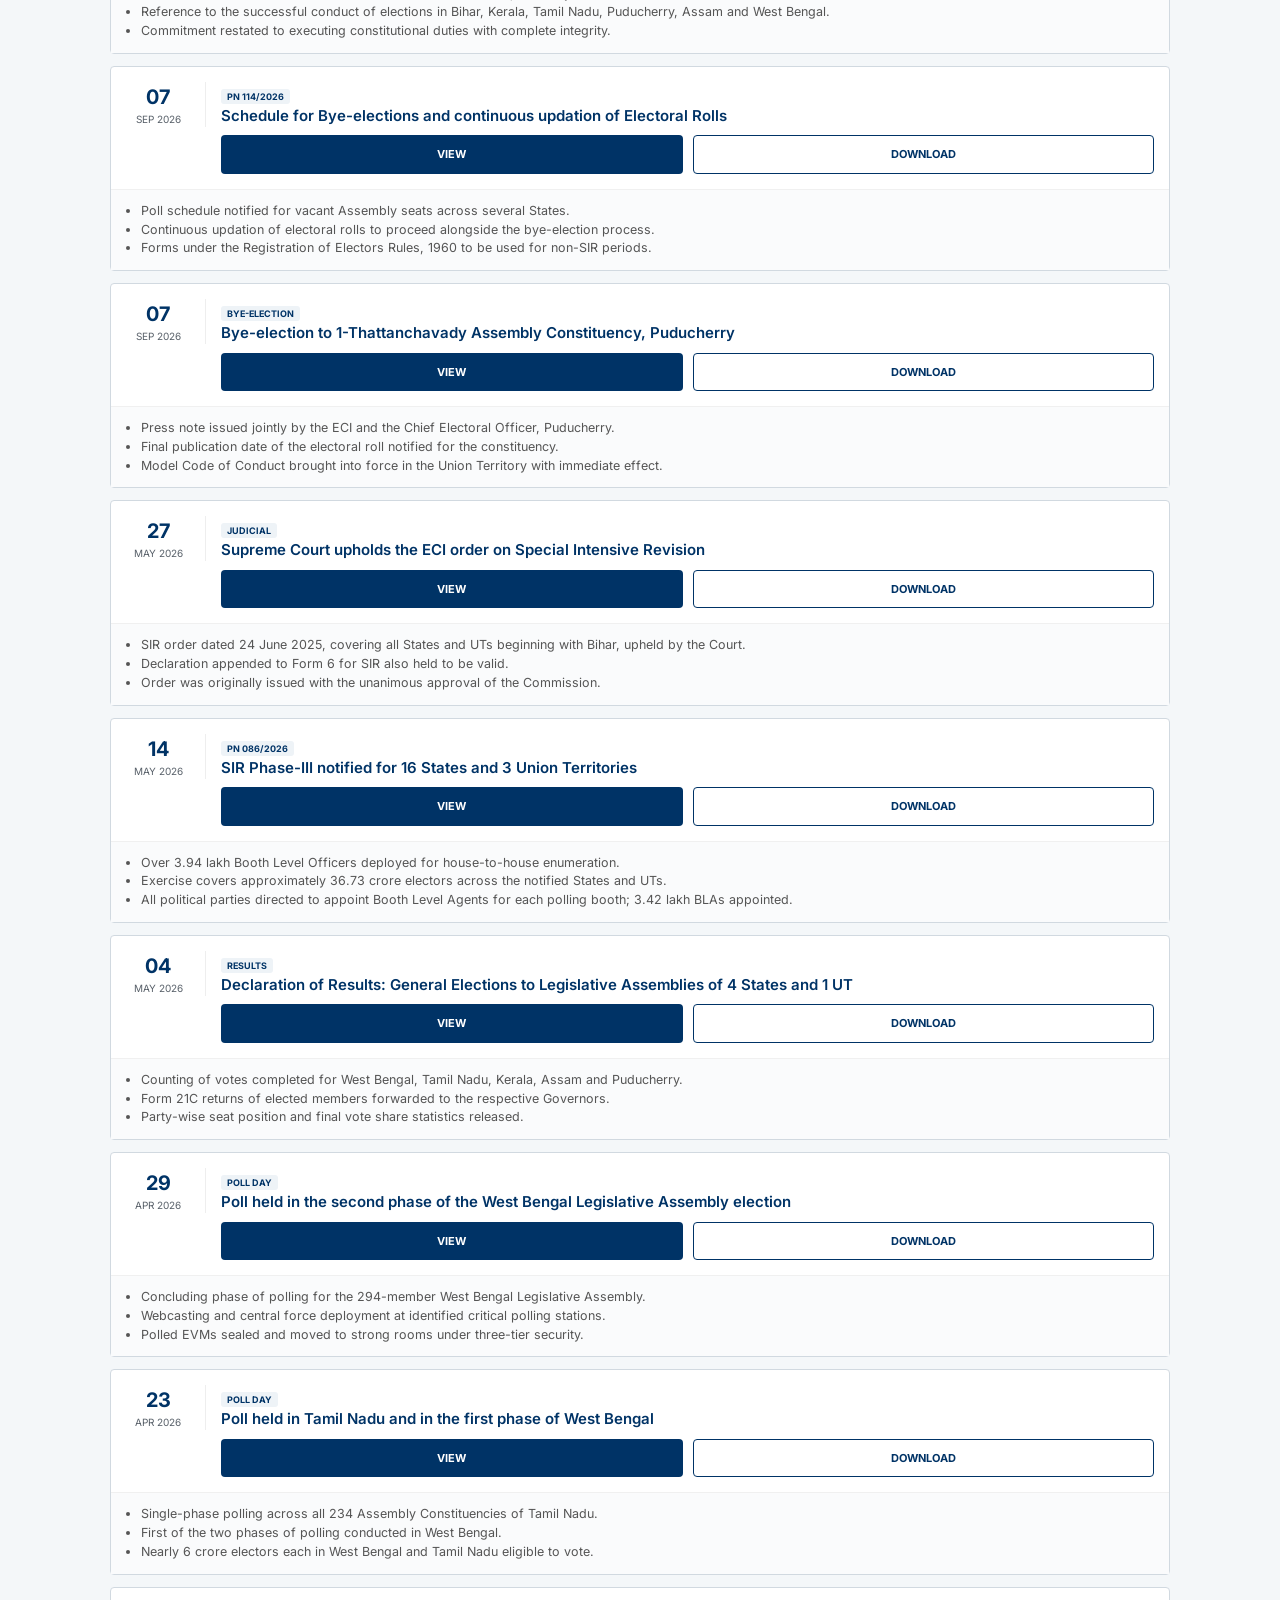
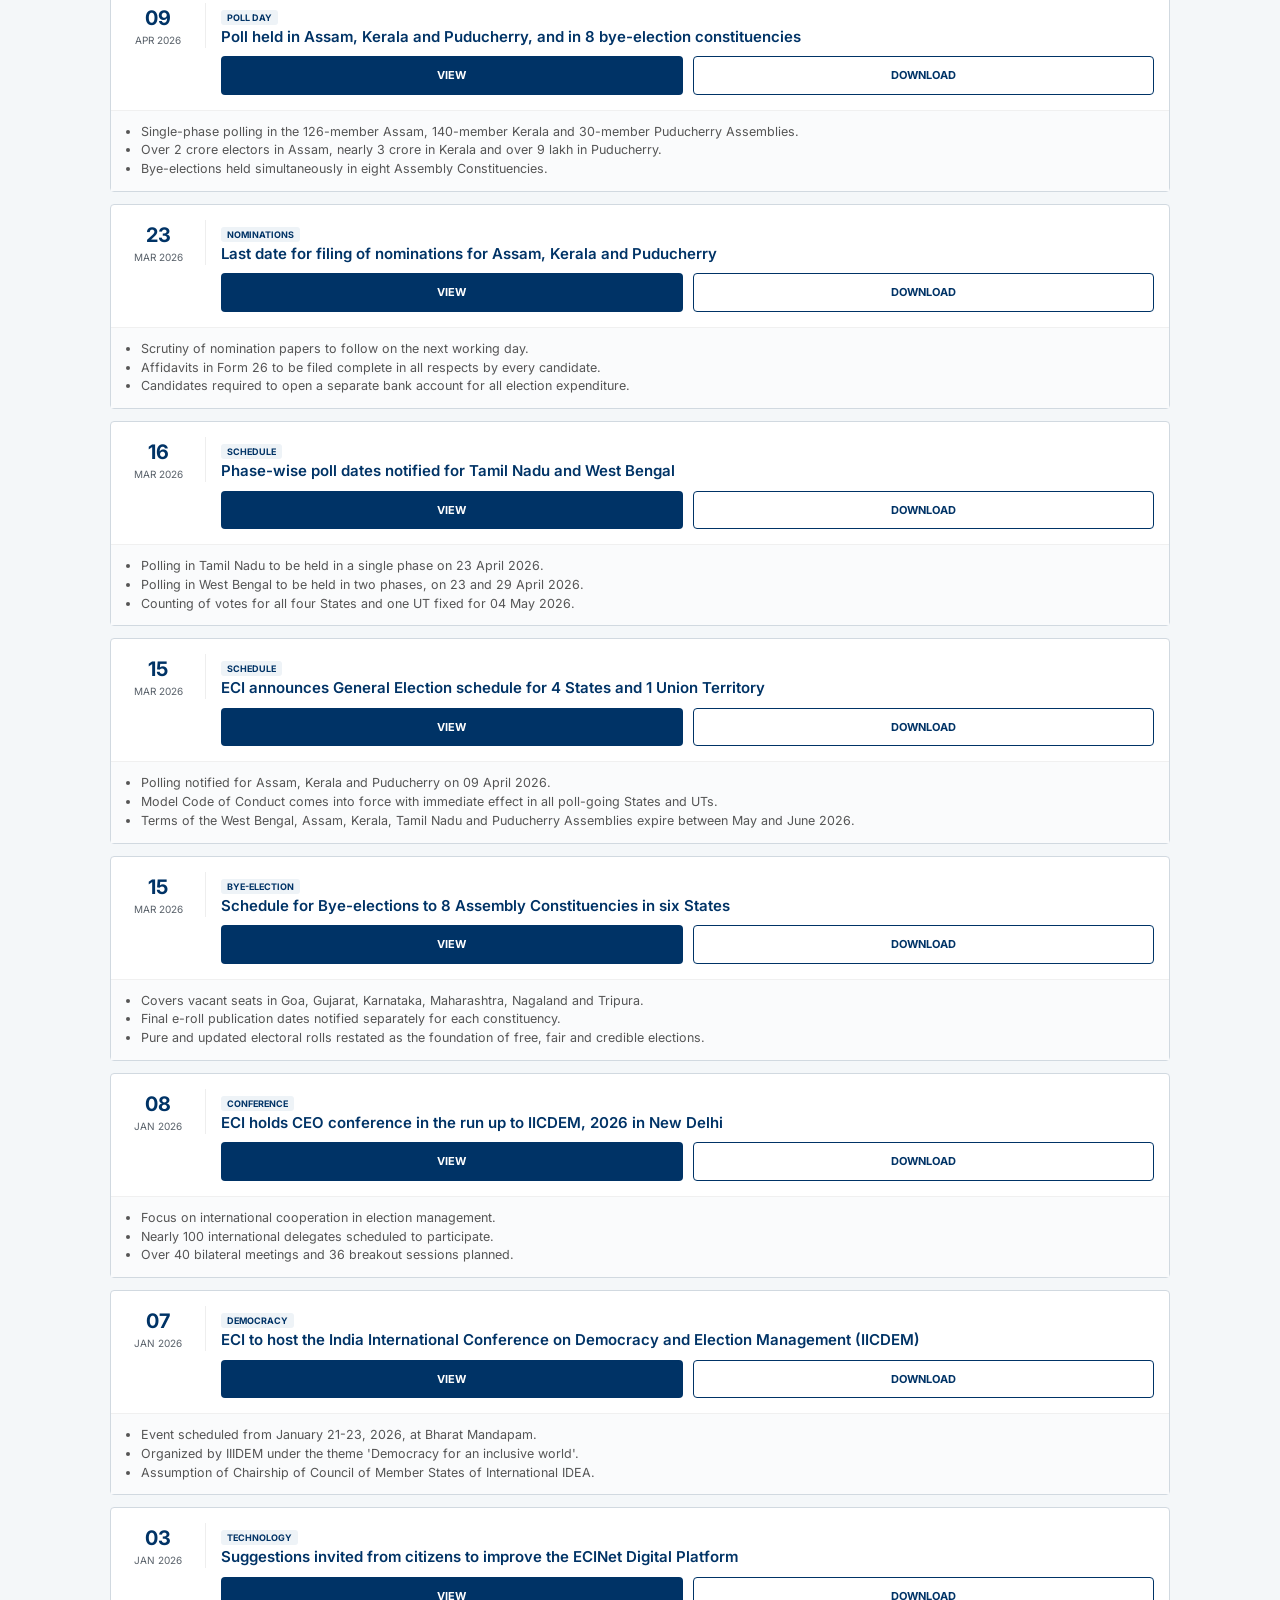
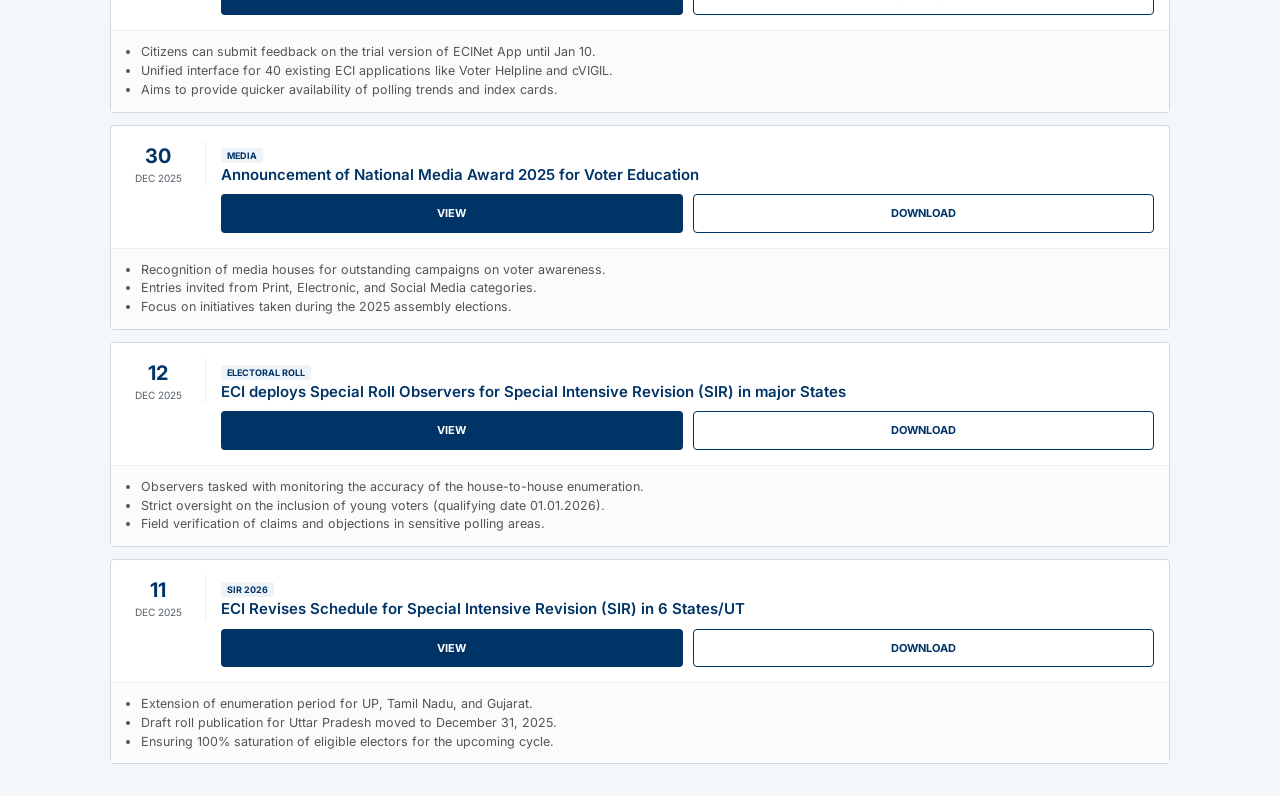
==== commit 99d6868b: "Revert "Fix circular PDF mapping in notifications feed" This reverts commit e24d39d." ====
--- a/frontend/noti.html
+++ b/frontend/noti.html
@@ -293,11 +293,11 @@
         { day: "04", month: "NOV", year: "2026", category: "POLLING STATIONS", name: "Rationalisation of Polling Stations to be completed before Draft Publication", summary: ["All proposals for new, shifted and merged polling stations to be finalised by 20 November 2026.", "District Election Officers to consult recognised political parties before finalising proposals.", "Latitude and longitude of every polling station to be captured in the ECINet BLO Module."], pdf_url: "https://www.eci.gov.in/issue-details-page" },
         { day: "01", month: "NOV", year: "2026", category: "MYTH VS REALITY", name: "ECI terms the '13 crore voter deletion' claim misleading", summary: ["Clear distinction drawn between names merely marked in the draft roll and names actually deleted.", "Objective of SIR restated as including every eligible elector while removing erroneous entries.", "Allegations of mass deletion in West Bengal described before the Supreme Court as highly exaggerated."], pdf_url: "https://www.eci.gov.in/mythvsreality/details/electoral_roll" },
         { day: "15", month: "OCT", year: "2026", category: "TRANSPARENCY", name: "Electoral Rolls to be supplied to Recognised Parties in readable PDF format", summary: ["Electoral Registration Officers to provide a hard copy and a soft copy free of cost for every polling station.", "Soft copies to be issued in readable PDF format, excluding photographs of electors.", "Directive applies to the Special Summary Revision under way in 17 States and UTs."], pdf_url: "https://www.eci.gov.in/issue-details-page" },
-        { day: "26", month: "SEP", year: "2026", category: "PN 120/2026", name: "SIR: BLOs to collect documents at the doorstep; no hearing required at ERO office", pdf: "pn-120-2026.pdf", summary: ["Electors who received notices for being unmapped or for logical discrepancies need not appear before the ERO/AERO.", "BLOs to visit homes, collect documents and upload them for the ERO's decision.", "Extended date for disposal of notices and claims fixed as 30 November 2026, and 10 November 2026 for Maharashtra."], pdf_url: "https://www.eci.gov.in/964-press-releases" },
-        { day: "23", month: "SEP", year: "2026", category: "PN 119/2026", name: "ECI reaffirms its constitutional mandate under Article 324", pdf: "pn-119-2026.pdf", summary: ["Commission functions under the strict mandate of Article 324, statutory rules and institutional conventions.", "Reference to the successful conduct of elections in Bihar, Kerala, Tamil Nadu, Puducherry, Assam and West Bengal.", "Commitment restated to executing constitutional duties with complete integrity."], pdf_url: "https://www.eci.gov.in/964-press-releases" },
-        { day: "07", month: "SEP", year: "2026", category: "PN 114/2026", name: "Schedule for Bye-elections and continuous updation of Electoral Rolls", pdf: "pn-114-2026.pdf", summary: ["Poll schedule notified for vacant Assembly seats across several States.", "Continuous updation of electoral rolls to proceed alongside the bye-election process.", "Forms under the Registration of Electors Rules, 1960 to be used for non-SIR periods."], pdf_url: "https://www.eci.gov.in/964-press-releases" },
+        { day: "26", month: "SEP", year: "2026", category: "PN 120/2026", name: "SIR: BLOs to collect documents at the doorstep; no hearing required at ERO office", summary: ["Electors who received notices for being unmapped or for logical discrepancies need not appear before the ERO/AERO.", "BLOs to visit homes, collect documents and upload them for the ERO's decision.", "Extended date for disposal of notices and claims fixed as 30 November 2026, and 10 November 2026 for Maharashtra."], pdf_url: "https://www.eci.gov.in/964-press-releases" },
+        { day: "23", month: "SEP", year: "2026", category: "PN 119/2026", name: "ECI reaffirms its constitutional mandate under Article 324", summary: ["Commission functions under the strict mandate of Article 324, statutory rules and institutional conventions.", "Reference to the successful conduct of elections in Bihar, Kerala, Tamil Nadu, Puducherry, Assam and West Bengal.", "Commitment restated to executing constitutional duties with complete integrity."], pdf_url: "https://www.eci.gov.in/964-press-releases" },
+        { day: "07", month: "SEP", year: "2026", category: "PN 114/2026", name: "Schedule for Bye-elections and continuous updation of Electoral Rolls", summary: ["Poll schedule notified for vacant Assembly seats across several States.", "Continuous updation of electoral rolls to proceed alongside the bye-election process.", "Forms under the Registration of Electors Rules, 1960 to be used for non-SIR periods."], pdf_url: "https://www.eci.gov.in/964-press-releases" },
         { day: "07", month: "SEP", year: "2026", category: "BYE-ELECTION", name: "Bye-election to 1-Thattanchavady Assembly Constituency, Puducherry", summary: ["Press note issued jointly by the ECI and the Chief Electoral Officer, Puducherry.", "Final publication date of the electoral roll notified for the constituency.", "Model Code of Conduct brought into force in the Union Territory with immediate effect."], pdf_url: "https://ceopuducherry.py.gov.in/" },
-        { day: "27", month: "MAY", year: "2026", category: "JUDICIAL", name: "Supreme Court upholds the ECI order on Special Intensive Revision", pdf: "sc-sir-order-2026.pdf", summary: ["SIR order dated 24 June 2025, covering all States and UTs beginning with Bihar, upheld by the Court.", "Declaration appended to Form 6 for SIR also held to be valid.", "Order was originally issued with the unanimous approval of the Commission."], pdf_url: "https://www.eci.gov.in/issue-details-page" },
+        { day: "27", month: "MAY", year: "2026", category: "JUDICIAL", name: "Supreme Court upholds the ECI order on Special Intensive Revision", summary: ["SIR order dated 24 June 2025, covering all States and UTs beginning with Bihar, upheld by the Court.", "Declaration appended to Form 6 for SIR also held to be valid.", "Order was originally issued with the unanimous approval of the Commission."], pdf_url: "https://www.eci.gov.in/issue-details-page" },
         { day: "14", month: "MAY", year: "2026", category: "PN 086/2026", name: "SIR Phase-III notified for 16 States and 3 Union Territories", summary: ["Over 3.94 lakh Booth Level Officers deployed for house-to-house enumeration.", "Exercise covers approximately 36.73 crore electors across the notified States and UTs.", "All political parties directed to appoint Booth Level Agents for each polling booth; 3.42 lakh BLAs appointed."], pdf_url: "https://www.eci.gov.in/964-press-releases" },
         { day: "04", month: "MAY", year: "2026", category: "RESULTS", name: "Declaration of Results: General Elections to Legislative Assemblies of 4 States and 1 UT", summary: ["Counting of votes completed for West Bengal, Tamil Nadu, Kerala, Assam and Puducherry.", "Form 21C returns of elected members forwarded to the respective Governors.", "Party-wise seat position and final vote share statistics released."], pdf_url: "https://www.eci.gov.in/964-press-releases" },
         { day: "29", month: "APR", year: "2026", category: "POLL DAY", name: "Poll held in the second phase of the West Bengal Legislative Assembly election", summary: ["Concluding phase of polling for the 294-member West Bengal Legislative Assembly.", "Webcasting and central force deployment at identified critical polling stations.", "Polled EVMs sealed and moved to strong rooms under three-tier security."], pdf_url: "https://www.eci.gov.in/issue-details-page" },
@@ -318,22 +318,24 @@
     const container = document.getElementById('notice-container');
 
 // Define your base URL
-const BASE_URL = "https://citizen-portal-psi.vercel.app/";
-
-notices.forEach((notice) => {
-
-    // Only notices with a `pdf` field have the document hosted locally.
-    // Everything else links out to its official source instead of serving
-    // an unrelated circular.
-    const pdfUrl = notice.pdf ? `${BASE_URL}circulars/${notice.pdf}` : null;
-    const viewerUrl = pdfUrl
-        ? `https://docs.google.com/viewer?url=${encodeURIComponent(pdfUrl)}&embedded=true`
-        : null;
-
-    const actions = pdfUrl
-        ? `<a href="${viewerUrl}" target="_blank" class="btn btn-primary">VIEW</a>
-                    <a href="${pdfUrl}" download="${notice.pdf}" class="btn btn-outline">DOWNLOAD</a>`
-        : `<a href="${notice.pdf_url}" target="_blank" class="btn btn-primary">VIEW ON ECI</a>`;
+const BASE_URL = "https://citizen-portal-psi.vercel.app/"; 
+
+// Use (notice, index) to track the position in the array
+notices.forEach((notice, index) => {
+    
+    // Logic: 1.pdf to 10.pdf for the first 10, then 10.pdf for the rest
+    let pdfFileName;
+    if (index < 8) {
+        pdfFileName = (index + 1) + ".pdf";
+    } else {
+        pdfFileName = "8.pdf";
+    }
+
+    // Construct the path to include the 'circulars' folder
+    const pdfUrl = `${BASE_URL}circulars/${pdfFileName}`; 
+
+    // Create the Google Viewer Link
+    const viewerUrl = `https://docs.google.com/viewer?url=${encodeURIComponent(pdfUrl)}&embedded=true`;
 
     const card = document.createElement('div');
     card.className = 'notice-card';
@@ -347,7 +349,8 @@
                 <span class="doc-category">${notice.category}</span>
                 <span class="doc-name">${notice.name}</span>
                 <div class="actions">
-                    ${actions}
+                    <a href="${viewerUrl}" target="_blank" class="btn btn-primary">VIEW</a>
+                    <a href="${pdfUrl}" download="${pdfFileName}" class="btn btn-outline">DOWNLOAD</a>
                 </div>
             </div>
         </div>
